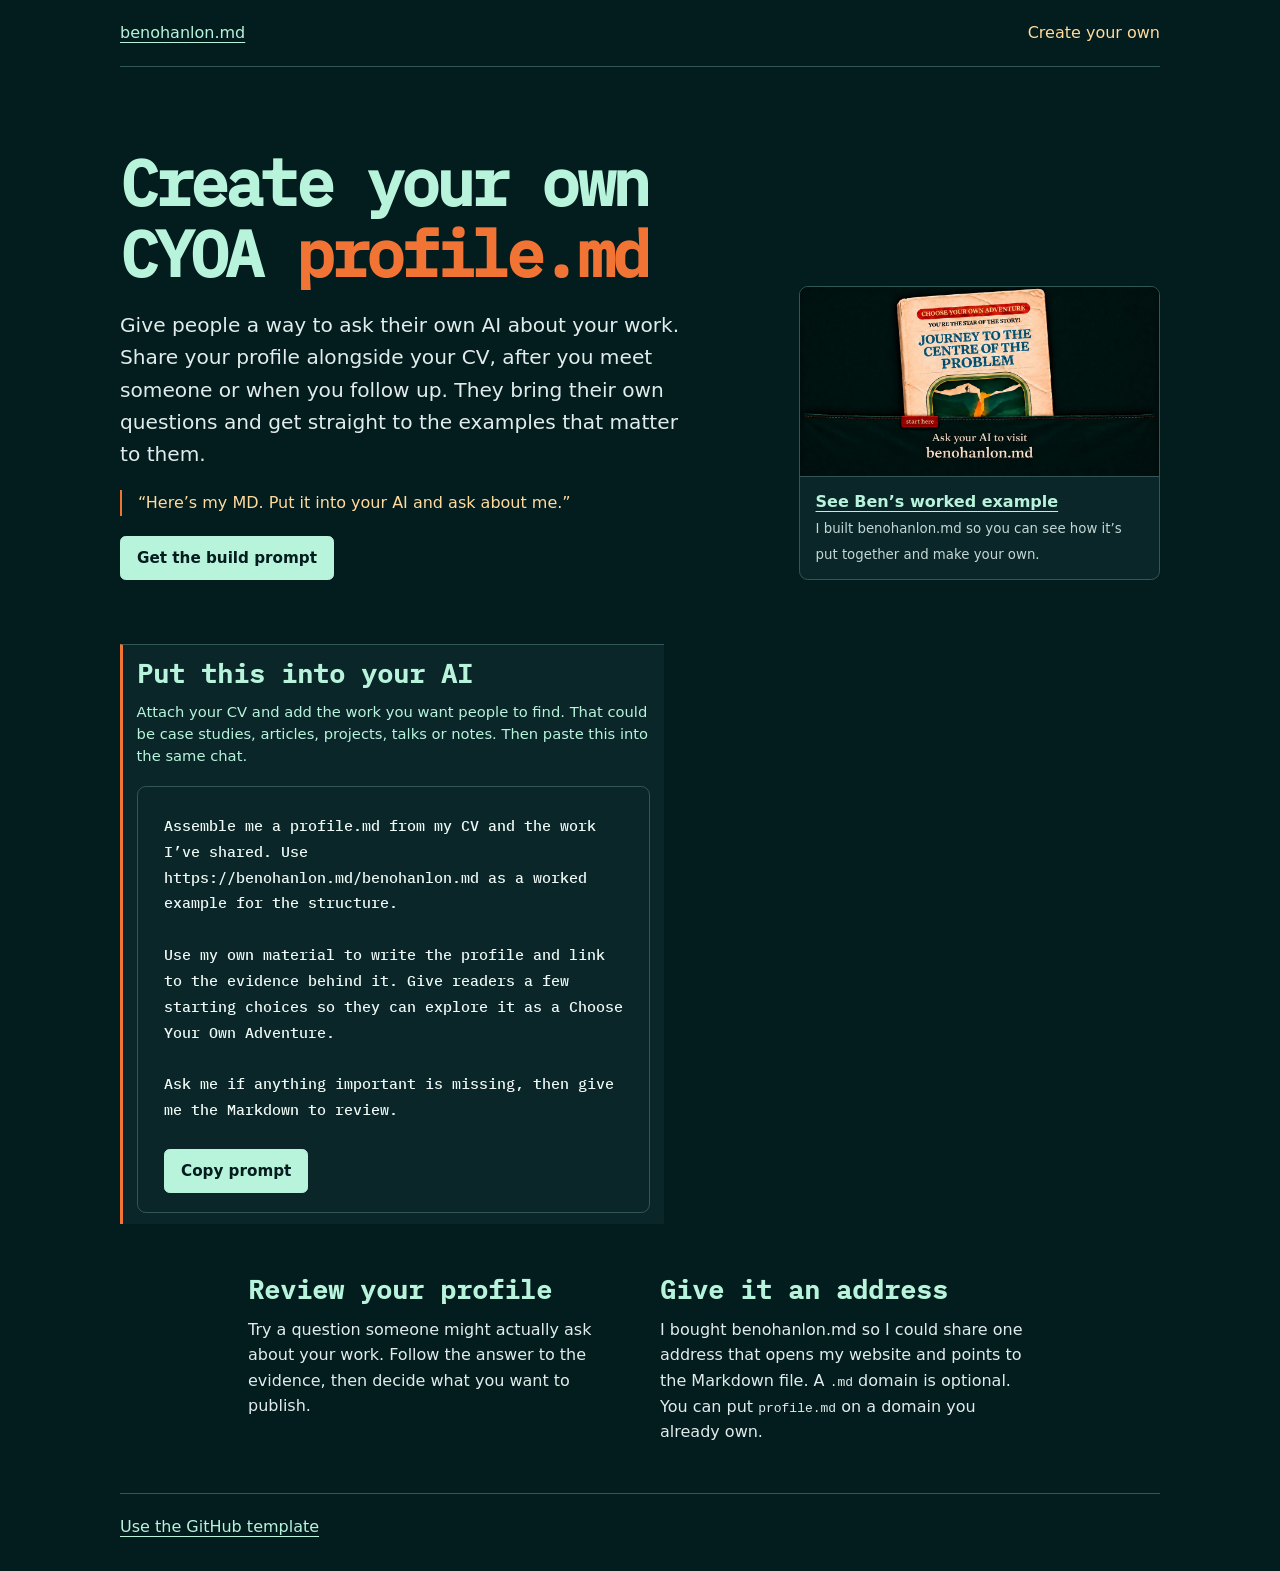
==== create/index.html @ fb19e3cb "Add a page for creating your own profile.md" ====
<!doctype html>
<html lang="en-GB">
<head>
  <meta charset="utf-8">
  <meta name="viewport" content="width=device-width, initial-scale=1">
  <meta name="description" content="Create a profile.md people can give to their AI to explore your work. Start with your CV, your work samples and a live example.">
  <meta name="theme-color" content="#031c1d">
  <title>Create your own CYOA profile.md | benohanlon.md</title>
  <link rel="canonical" href="https://benohanlon.md/create/">
  <link rel="stylesheet" href="../assets/site.css?v=closing-privacy">
  <style>
    .maker-page {
      width: min(65rem, calc(100% - 2.5rem));
      margin: 0 auto;
    }

    .maker-nav {
      display: flex;
      justify-content: space-between;
      align-items: baseline;
      flex-wrap: wrap;
      gap: .5rem 1.5rem;
      border-bottom: 1px solid var(--line);
      padding: 1.25rem 0;
    }

    .maker-nav [aria-current] { color: var(--light-amber); }

    .maker-hero {
      display: grid;
      grid-template-columns: minmax(0, 1.7fr) minmax(0, 1fr);
      align-items: end;
      gap: clamp(1.75rem, 5vw, 4.5rem);
      padding: clamp(2.5rem, 7vw, 5rem) 0 clamp(2rem, 6vw, 4rem);
    }

    .maker-page h1 {
      max-width: 17ch;
      font-size: clamp(2.1rem, 5.5vw, 4rem);
      line-height: 1.12;
      letter-spacing: -.045em;
      margin: 0 0 1.2rem;
      color: var(--mint);
    }

    .maker-page h1 span { color: var(--orange); }

    .maker-lead {
      font-size: clamp(1.05rem, 2vw, 1.26rem);
      margin: 0;
      max-width: 35rem;
    }

    .maker-quote {
      margin: 1.25rem 0;
      padding-left: 1rem;
      border-left: 2px solid var(--orange);
      color: var(--light-amber);
    }

    .maker-action, .maker-copy {
      display: inline-flex;
      align-items: center;
      justify-content: center;
      min-height: 2.75rem;
      border: 1px solid var(--mint);
      border-radius: .35rem;
      padding: .5rem 1rem;
      background: var(--mint);
      color: var(--dark);
      font: 700 .95rem/1.35 system-ui, sans-serif;
      text-decoration: none;
      cursor: pointer;
    }

    .maker-action:hover, .maker-copy:hover {
      background: var(--light-amber);
      border-color: var(--light-amber);
      color: var(--dark);
    }

    .maker-page :is(a, button):focus-visible {
      outline: 2px solid var(--orange);
      outline-offset: 4px;
    }

    .maker-example {
      display: block;
      overflow: hidden;
      background: var(--panel);
      border: 1px solid var(--line);
      border-radius: .55rem;
      text-decoration: none;
    }

    .maker-example img {
      display: block;
      width: 100%;
      height: auto;
      border-bottom: 1px solid var(--line);
    }

    .maker-example span {
      display: block;
      padding: .8rem 1rem;
    }

    .maker-example strong {
      display: block;
      text-decoration: underline;
      text-underline-offset: .22em;
    }

    .maker-example small { color: #c4d7d5; }

    .maker-build {
      max-width: 49rem;
      margin: 0 auto;
      border-top: 1px solid var(--line);
      padding-top: clamp(1.5rem, 4vw, 2.75rem);
      scroll-margin-top: 1rem;
    }

    .maker-page h2 {
      margin: 0 0 .65rem;
      font-size: clamp(1.22rem, 3vw, 1.65rem);
      line-height: 1.3;
      color: var(--mint);
    }

    .maker-build > p { margin: 0 0 1rem; }

    .maker-prompt {
      margin: 1.15rem 0 0;
      border: 1px solid var(--line);
      border-radius: .55rem;
      background: var(--panel);
    }

    .maker-prompt pre {
      margin: 0;
      padding: clamp(1rem, 4vw, 1.65rem);
      color: #eef9f5;
      font: 500 .95rem/1.7 "IBM Plex Mono", Consolas, monospace;
      white-space: pre-wrap;
      overflow-wrap: anywhere;
    }

    .maker-controls {
      display: flex;
      align-items: center;
      flex-wrap: wrap;
      gap: .55rem 1rem;
      padding: 0 clamp(1rem, 4vw, 1.65rem) 1.15rem;
    }

    .maker-controls[hidden] { display: none; }
    .maker-status { color: var(--mint); font-size: .9rem; }

    .maker-finish {
      display: grid;
      grid-template-columns: repeat(2, minmax(0, 1fr));
      gap: 1.5rem 2.5rem;
      max-width: 49rem;
      margin: clamp(1.75rem, 5vw, 3rem) auto;
    }

    .maker-finish p { margin: 0; }

    .maker-footer {
      border-top: 1px solid var(--line);
      padding: 1.25rem 0 2rem;
    }

    @media (max-width: 42rem) {
      .maker-hero, .maker-finish { grid-template-columns: 1fr; }
      .maker-example { width: min(100%, 27rem); }
    }
  </style>
</head>
<body>
  <main class="maker-page">
    <nav class="maker-nav" aria-label="Site navigation">
      <a href="../">benohanlon.md</a>
      <span aria-current="page">Create your own</span>
    </nav>

    <header class="maker-hero">
      <div>
        <h1>Create your own CYOA <span>profile.md</span></h1>
        <p class="maker-lead">Give people a way to ask their own AI about your work. Share your profile alongside your CV, after you meet someone or when you follow up. They bring their own questions and get straight to the examples that matter to them.</p>
        <blockquote class="maker-quote">“Here’s my MD. Put it into your AI and ask about me.”</blockquote>
        <a class="maker-action" href="#prompt">Get the build prompt</a>
      </div>
      <a class="maker-example" href="../">
        <img src="../assets/adventure-square-safe-social.jpg" alt="" width="1200" height="630">
        <span><strong>See Ben’s worked example</strong><small>I built benohanlon.md so you can see how it’s put together and make your own.</small></span>
      </a>
    </header>

    <section class="maker-build" id="prompt" aria-labelledby="prompt-heading">
      <h2 id="prompt-heading">Put this into your AI</h2>
      <p>Attach your CV and add the work you want people to find. That could be case studies, articles, projects, talks or notes. Then paste this into the same chat.</p>
      <div class="maker-prompt">
        <pre id="build-prompt">Assemble me a profile.md from my CV and the work I’ve shared. Use https://benohanlon.md/benohanlon.md as a worked example for the structure.

Use my own material to write the profile and link to the evidence behind it. Give readers a few starting choices so they can explore it as a Choose Your Own Adventure.

Ask me if anything important is missing, then give me the Markdown to review.</pre>
        <div class="maker-controls" id="copy-controls" hidden>
          <button class="maker-copy" id="copy-prompt" type="button">Copy prompt</button>
          <span class="maker-status" id="copy-status" role="status"></span>
        </div>
      </div>
    </section>

    <div class="maker-finish">
      <section>
        <h2>Review your profile</h2>
        <p>Try a question someone might actually ask about your work. Follow the answer to the evidence, then decide what you want to publish.</p>
      </section>
      <section>
        <h2>Give it an address</h2>
        <p>I bought benohanlon.md so I could share one address that opens my website and points to the Markdown file. A <code>.md</code> domain is optional. You can put <code>profile.md</code> on a domain you already own.</p>
      </section>
    </div>

    <footer class="maker-footer">
      <a href="https://github.com/benohanlon/profile-md-template#make-your-own">Use the GitHub template</a>
    </footer>
  </main>

  <script>
    const buildPrompt = document.getElementById('build-prompt');
    const copy = document.getElementById('copy-prompt');
    const status = document.getElementById('copy-status');

    document.getElementById('copy-controls').hidden = false;

    copy.addEventListener('click', async () => {
      try {
        await navigator.clipboard.writeText(buildPrompt.textContent.trim());
        status.textContent = 'Copied. Paste it into the chat with your CV and work samples.';
      } catch {
        const selection = window.getSelection();
        if (selection) {
          const range = document.createRange();
          range.selectNodeContents(buildPrompt);
          selection.removeAllRanges();
          selection.addRange(range);
          status.textContent = 'Prompt selected. Copy it and paste it into your chat.';
        } else {
          status.textContent = 'Select the prompt above to copy it.';
        }
      }
    });
  </script>
</body>
</html>
---- assets/site.css ----
/*
 * SPDX-FileCopyrightText: 2026 Ben O’Hanlon
 * SPDX-License-Identifier: MIT
 */
@font-face {
  font-family: Alegreya;
  src: url('./Alegreya.ttf') format('truetype');
  font-weight: 400 900;
  font-display: swap;
}
@font-face {
  font-family: UnifrakturMaguntia;
  src: url('./UnifrakturMaguntia-Book.ttf') format('truetype');
  font-display: swap;
}
@font-face {
  font-family: "IBM Plex Mono";
  src: url('./IBMPlexMono-Medium.ttf') format('truetype');
  font-weight: 500;
  font-display: swap;
}
:root {
  color-scheme: dark;
  --dark: #031c1d;
  --mint: #b8f4dc;
  --orange: #f17435;
  --light-amber: #ffdb9e;
  --line: #315857;
  --panel: #0a2628;
  --cover-paper: url('./adventure-paperback-cover.webp');
  color: #e2ecec;
  background: var(--dark);
  font-family: system-ui, sans-serif;
  line-height: 1.6;
}
*, *::before, *::after { box-sizing: border-box; }
body { margin: 0; background: var(--dark); }
main { width: min(60rem, calc(100% - 2.5rem)); margin: clamp(1.25rem, 5vw, 3.75rem) auto; }
a { color: var(--mint); text-underline-offset: .22em; }
a:hover { color: var(--orange); }
.mono, h1, h2 { font-family: "IBM Plex Mono", Consolas, "Courier New", monospace; }
.profile-page {
  position: relative;
  --profile-content-width: 46rem;
  --profile-top-space: clamp(1.15rem, 1.75vw, 1.35rem);
  margin-top: var(--profile-top-space);
  margin-bottom: clamp(1rem, 2.6vw, 2rem);
}
.page-share { position: relative; z-index: 2; }
.profile-site-tools {
  position: relative;
  z-index: 2;
  display: flex;
  align-items: center;
  justify-content: space-between;
  gap: .5rem;
}
:is(.page-share button:not([hidden]), .profile-starter) {
  display: flex;
  align-items: center;
  gap: .45rem;
  height: 2.75rem;
  padding: 0 .65rem;
  border: 0;
  border-radius: .35rem;
  background: transparent;
  color: #d3e2de;
  font: inherit;
  font-size: .875rem;
  cursor: pointer;
}
:is(.page-share button, .profile-starter):is(:hover, :focus-visible) { color: var(--mint); }
.profile-starter { min-height: 2.75rem; height: auto; line-height: 1.3; text-decoration: none; }
.profile-starter:hover { text-decoration: underline; }
.profile-github-icon { flex: none; filter: invert(.9); }
.share-icon {
  display: block;
  position: relative;
  width: .99rem;
  height: .77rem;
  margin-top: .35rem;
  border: 1.5px solid currentColor;
  border-top: 0;
  border-radius: 0 0 .19rem .19rem;
}
.share-icon::before, .share-icon::after {
  content: "";
  position: absolute;
  left: 50%;
}
.share-icon::before {
  top: -.39rem;
  width: 1.5px;
  height: .8rem;
  background: currentColor;
  transform: translateX(-50%);
}
.share-icon::after {
  top: -.39rem;
  width: .41rem;
  height: .41rem;
  border: solid currentColor;
  border-width: 1.5px 0 0 1.5px;
  transform: translateX(-50%) rotate(45deg);
}
.page-share-status {
  position: absolute;
  top: 100%;
  right: 0;
  width: max-content;
  margin: 0;
  padding: .2rem .55rem;
  border-radius: .25rem;
  background: #090d0d;
  color: #e2ecec;
  font-size: .8rem;
}
.page-share-status:empty { padding: 0; }
@media (max-width: 40rem) {
  :is(.page-share button:not([hidden]), .profile-starter) { background: #090d0d; }
}
.adventure-opening { --pocket-depth: clamp(3.4rem, 8vw, 5.2rem); }
.adventure-stage { position: relative; isolation: isolate; }
.adventure-stage::before {
  content: "";
  position: absolute;
  z-index: -1;
  inset: calc(-1 * var(--profile-top-space)) -1.25rem -.6rem;
  background: url('./adventure-canvas-weave.webp') center top / cover no-repeat;
  mask-image:
    linear-gradient(90deg, transparent, #000 12% 88%, transparent),
    linear-gradient(180deg, #000, #000 49%, #000a 70%, transparent 100%);
  mask-composite: intersect;
  opacity: .62;
  pointer-events: none;
}
.adventure-pocket {
  position: relative;
  isolation: isolate;
  display: block;
  padding-top: clamp(.55rem, 1.4vw, 1rem);
  text-decoration: none;
}
.adventure-book-window {
  position: relative;
  display: block;
  width: min(72%, 29rem);
  /* The pocket intersects the A4 cover halfway down its framed illustration. */
  aspect-ratio: 1055 / 970;
  margin: auto;
  clip-path: inset(-3rem -3rem 0);
}
.adventure-book-cover {
  position: absolute;
  inset: 0 auto auto 0;
  display: block;
  width: 100%;
  height: auto;
  border-radius: .25rem .35rem .2rem .18rem;
  transform: rotate(-4deg);
  transform-origin: 50% 65%;
  box-shadow: -.45rem .45rem .85rem #000a;
}
.adventure-pocket-front {
  position: relative;
  z-index: 1;
  display: grid;
  grid-template-columns: auto minmax(0, 1fr);
  align-items: center;
  align-content: start;
  gap: .35rem clamp(.45rem, 1.4vw, .85rem);
  min-height: var(--pocket-depth);
  margin: -.6rem clamp(-1.25rem, -2.1vw, -.4rem) 0;
  padding: clamp(.23rem, .65vw, .4rem) clamp(.8rem, 3vw, 1.5rem) 1rem;
}
.adventure-pocket-front::before {
  position: absolute;
  z-index: -1;
  inset: 0;
  content: "";
  background: url('./adventure-pocket-canvas.webp') center top / 100% 100% no-repeat;
  mask-image: linear-gradient(to bottom, #000 40%, transparent 100%);
}
.adventure-pocket-tab, .adventure-pocket-action { display: block; position: relative; }
.adventure-pocket-tab {
  width: clamp(4.25rem, 10vw, 5.75rem);
  filter: drop-shadow(0 2px 2px #001313da);
  transform: rotate(-2deg);
}
.adventure-pocket-action {
  width: min(100%, clamp(10.5rem, 23vw, 13.25rem));
  transform: translateY(clamp(.32rem, .7vw, .46rem));
}
.adventure-pocket-tab img, .adventure-pocket-action img { display: block; width: 100%; height: auto; }
.adventure-pocket-action img { filter: brightness(1.12); }
.adventure-pocket-arrow { display: none; }
.adventure-pocket-label {
  position: absolute;
  inline-size: 1px;
  block-size: 1px;
  overflow: hidden;
  clip-path: inset(50%);
  white-space: nowrap;
}
.adventure-pocket:focus-visible { outline: 2px solid var(--orange); outline-offset: 4px; }
.adventure-stage + .hero {
  border-top: 0;
  padding-top: clamp(.25rem, 1vw, .7rem);
}
@media (forced-colors: active) {
  .adventure-stage::before, .adventure-pocket-front::before,
  .adventure-pocket-tab img, .adventure-pocket-action img { display: none; }
  .adventure-pocket-tab, .adventure-pocket-action { width: auto; filter: none; transform: none; }
  .adventure-pocket-label {
    position: static;
    inline-size: auto;
    block-size: auto;
    clip-path: none;
    color: LinkText;
    white-space: normal;
  }
  .adventure-book-cover { transform: none; box-shadow: none; }
}
.adventure-masthead {
  display: inline-block;
  padding: .26em .56em;
  background: #97411d;
  color: #fff4d7;
  font: 700 clamp(.62rem, 2.3vw, .9rem)/1.18 Georgia, serif;
  letter-spacing: .075em;
  text-transform: uppercase;
}
.adventure-summary { display: block; margin-top: .4rem; font: italic .9rem/1.25 Georgia, serif; }
.cover {
  display: block;
  width: 100%;
  height: auto;
  padding: .25rem;
  border: 1px solid #ac7639;
  background: #eddbb0;
  box-shadow: 2px 3px 0 #9a672b;
}
.adventure-page .back { display: inline-block; margin-bottom: 1.4rem; }
.adventure-landing {
  display: grid;
  grid-template-columns: minmax(0, 1.7fr) minmax(0, 1fr);
  align-items: start;
  gap: clamp(1.5rem, 5vw, 4rem);
}
.adventure-page h1 {
  max-width: 15ch;
  color: #69b9d9;
  font: 700 clamp(2.25rem, 6vw, 4.5rem)/.99 Georgia, serif;
  letter-spacing: -.055em;
  text-wrap: balance;
}
.adventure-page .adventure-summary { margin: .65rem 0 1rem; color: #f3d0a3; }
@media (max-width: 38rem) {
  .adventure-landing { grid-template-columns: minmax(0, 1fr); }
  .adventure-landing .cover { max-width: 18rem; }
}
.hero, .profile { max-width: var(--profile-content-width); margin-inline: auto; }
.hero {
  display: grid;
  grid-template-columns: minmax(0, 34rem) minmax(9rem, 1fr);
  grid-template-areas: "record record" "story photo" "actions actions";
  gap: .8rem 1.5rem;
  padding-top: clamp(1.2rem, 3vw, 2rem);
}
.profile-record {
  grid-area: record;
  display: flex;
  justify-content: space-between;
  align-items: baseline;
  gap: .8rem;
  padding-bottom: .9rem;
  border-bottom: 1px solid var(--line);
  color: var(--mint);
  font-size: .875rem;
  line-height: 1.35;
}
.profile-record .hero-role { margin: 0; font-weight: 600; }
.profile-source { flex: none; font-weight: 400; text-decoration: none; }
.profile-source strong { font-family: "IBM Plex Mono", Consolas, monospace; font-weight: 700; text-decoration: underline; }
.profile-story { grid-area: story; }
.profile-story h1 {
  color: var(--orange);
  font-size: clamp(2.05rem, 5vw, 3.75rem);
  line-height: 1.05;
  letter-spacing: -.065em;
  margin: 0 0 .65rem;
}
p { margin: 0 0 1rem; }
.hero-positioning { max-width: 34rem; margin: 0; }
.hero-positioning p { margin: 0; }
.hero-positioning p + p { margin-top: .65rem; }
.profile-actions { grid-area: actions; font-size: .875rem; }
.profile-actions nav { display: flex; flex-wrap: wrap; align-items: center; column-gap: 1rem; }
.profile-utilities {
  display: flex;
  flex-wrap: wrap;
  column-gap: .55rem;
  font-size: .8rem;
}
.profile-utilities a {
  display: inline-flex;
  align-items: center;
  min-height: 2.75rem;
  color: #b0ccc5;
}
.profile-utilities a:hover { color: var(--orange); }
.profile-actions a {
  display: inline-flex;
  align-items: center;
  min-height: 2.75rem;
}
.prompt-heading {
  margin: 1.2rem 0 .45rem;
  color: var(--mint);
  font: 600 .95rem/1.4 system-ui, sans-serif;
}
.portrait { display: block; width: 100%; height: auto; border: 1px solid var(--line); }
.profile-portrait-frame { grid-area: photo; position: relative; min-width: 0; }
.profile-portrait-frame .portrait { position: absolute; top: 0; right: 0; width: auto; height: auto; max-width: 100%; max-height: 100%; }
.prompt-actions {
  display: flex;
  flex-wrap: wrap;
  align-items: center;
  gap: .15rem .65rem;
  margin-top: .45rem;
  font-size: .875rem;
}
.providers { display: flex; }
.providers a {
  display: grid;
  place-items: center;
  width: 2.75rem;
  height: 2.75rem;
}
.providers img { display: block; width: 1.6rem; height: 1.6rem; object-fit: contain; }
.providers a:hover img { filter: brightness(1.14); }
#chatgpt img { filter: brightness(0) invert(1); }
.copy-button {
  min-height: 2.75rem;
  padding: 0;
  border: 0;
  background: transparent;
  color: var(--mint);
  font: inherit;
  font-weight: 600;
  text-decoration: underline;
  text-underline-offset: .22em;
  cursor: pointer;
}
.copy-button:hover { color: var(--orange); }
details { margin-top: .4rem; }
summary {
  width: fit-content;
  padding: .25rem 0;
  color: var(--mint);
  font-weight: 600;
  cursor: pointer;
}
summary:hover { color: var(--orange); }
[hidden] { display: none; }
[role="status"]:empty { position: absolute; }
#prompt {
  max-width: 34rem;
  margin: 0;
  padding: .7rem .85rem;
  border-left: .22rem solid var(--orange);
  background: var(--panel);
  color: var(--mint);
  font: .92rem/1.5 system-ui, sans-serif;
  overflow-wrap: anywhere;
}
#prompt p { margin: 0; }
.profile-prompt {
  display: grid;
  grid-template-columns: minmax(0, 1fr) auto;
  align-items: center;
  gap: .6rem;
  max-width: 36rem;
  margin: .6rem auto 0;
  padding: .55rem .75rem 0;
  border: 1px solid var(--line);
  border-radius: .4rem;
  background: var(--panel);
}
.profile-prompt .prompt-heading {
  grid-row: 1;
  grid-column: 1;
  margin: 0;
  color: inherit;
  font-size: .84rem;
  text-wrap: balance;
}
.profile-prompt #prompt {
  position: relative;
  isolation: isolate;
  grid-column: 1 / -1;
  max-width: none;
  padding: .55rem .65rem;
  background: transparent;
  color: var(--light-amber);
  font-size: .98rem;
}
.profile-prompt #prompt::before {
  --paper-tint: color-mix(in srgb, var(--dark) 84%, transparent);
  content: "";
  position: absolute;
  z-index: -1;
  inset: 0;
  background:
    linear-gradient(var(--paper-tint), var(--paper-tint)),
    var(--cover-paper) 52% 56% / max(120%, 29rem) auto no-repeat;
  opacity: .5;
  pointer-events: none;
}
.profile-prompt .copy-button:not([hidden]) {
  grid-row: 1;
  grid-column: 2;
  display: inline-flex;
  align-items: center;
  gap: .45rem;
  padding: 0 .65rem;
  border-radius: .3rem;
  background: var(--mint);
  color: var(--dark);
  font-size: .84rem;
  text-decoration: none;
}
.profile-prompt .copy-button:hover { background: #d8f9ec; }
.copy-icon {
  width: .72rem;
  height: .78rem;
  margin-left: .18rem;
  border: 1px solid currentColor;
  border-radius: .13rem;
  box-shadow: -.15rem -.16rem var(--mint), -.21rem -.22rem currentColor;
}
.profile-prompt .copy-button:hover .copy-icon { box-shadow: -.15rem -.16rem #d8f9ec, -.21rem -.22rem currentColor; }
.prompt-footer {
  grid-column: 1 / -1;
  display: flex;
  flex-wrap: wrap;
  justify-content: space-between;
  align-items: center;
  column-gap: .85rem;
  margin: .2rem -.75rem 0;
  padding: 0 .75rem;
  border-top: 1px solid var(--line);
}
.profile-prompt .prompt-openers:not([hidden]) {
  display: flex;
  align-items: center;
  gap: .45rem;
  font-size: .87rem;
}
.profile-prompt #copy-status {
  grid-column: 1 / -1;
  margin: 0 0 .55rem;
}
@media (max-width: 38rem) {
  .adventure-pocket .adventure-book-window { width: min(58%, 24svh); }
}
@media (min-width: 48rem) {
  .adventure-book-window {
    /* Use the cover ratio to size by height and leave room below for the prompt and portrait. */
    --cover-height: min(50svh, max(7.5rem, 100svh - 33rem));
    width: min(72%, 23.2rem, calc(var(--cover-height) * 1055 / 970));
  }
  .profile-prompt {
    max-width: 32rem;
    gap: .35rem .65rem;
    padding: .55rem .75rem;
  }
  .profile-prompt #prompt { padding-block: .45rem; }
  .profile-prompt #copy-status { margin: 0; }
}
@media (min-width: 75rem) {
  .adventure-opening { display: grid; grid-template-columns: minmax(0, 1fr); }
  .adventure-opening > * { grid-area: 1 / 1; align-self: end; }
  .adventure-book-window {
    width: min(45%, 26rem, calc(50svh * 1055 / 970));
    margin-inline: 2rem auto;
  }
  .adventure-opening .profile-prompt {
    z-index: 1;
    justify-self: end;
    width: min(43%, 23.5rem);
    margin: 0 max(0px, (100% - var(--profile-content-width)) / 2) calc(var(--pocket-depth) + .6rem) 0;
  }
  .profile-prompt .profile-utilities {
    flex-direction: column;
    align-items: flex-end;
  }
  .adventure-pocket-action img { clip-path: inset(0 4.5% 0 0); }
  .adventure-pocket-arrow {
    display: block;
    position: absolute;
    right: 0;
    top: 50%;
    transform: translateY(-65%);
    font: 600 .9rem/1 Georgia, serif;
    color: #e6bc83;
  }
}
:focus-visible { outline: 2px solid var(--orange); outline-offset: 4px; }
[role="status"] { color: var(--mint); font-size: .9rem; }
.profile h2 { color: var(--orange); font-size: clamp(1.35rem, 4.2vw, 1.85rem); line-height: 1.3; margin: 1.7rem 0 .65rem; }
.profile > h2 { margin-top: 1.75rem; padding-top: .9rem; border-top: 1px solid var(--line); }
.profile h3 { color: var(--mint); font: 700 1.05rem/1.4 system-ui, sans-serif; margin: 1.35rem 0 .55rem; }
.profile a { overflow-wrap: anywhere; }
.profile ul, .profile ol { padding-left: 1.25rem; }
.profile li { margin-bottom: .6rem; }
.profile-contact { margin-top: 1.25rem; }
.profile-contact ul { display: flex; flex-wrap: wrap; align-items: center; gap: .35rem 1.05rem; list-style: none; padding: 0; margin: 0; }
.profile-contact li { margin: 0; }
.profile-contact a { display: inline-flex; align-items: center; min-height: 2.75rem; font-size: .95rem; }
.profile-contact ul:first-of-type li:first-child a {
  padding: 0 .8rem;
  border-radius: .3rem;
  background: var(--mint);
  color: var(--dark);
  font-weight: 650;
  text-decoration: none;
}
.profile-contact ul:first-of-type li:first-child a:hover { background: #d8f9ec; }
.profile-contact > p { display: inline-block; margin: .65rem .55rem 0 0; vertical-align: middle; color: #bdd5d0; font-size: .85rem; }
.profile-contact ul + p + ul { display: inline-flex; gap: .15rem; margin-top: .65rem; vertical-align: middle; }
.profile-contact a[title="LinkedIn"] { --contact-icon: url('./contact-linkedin.svg'); }
.profile-contact a[title="X"] { --contact-icon: url('./contact-x.svg'); }
.profile-contact a[title="Substack"] { --contact-icon: url('./contact-substack.svg'); }
.profile-contact a[title="GitHub"] { --contact-icon: url('./contact-github.svg'); }
.profile-contact a[title="Telegram"] { --contact-icon: url('./contact-telegram.svg'); }
.profile-contact a[title="Linktree"] { --contact-icon: url('./contact-linktree.svg'); }
.profile-contact a:is([title="Substack"], [title="GitHub"], [title="X"], [title="LinkedIn"], [title="Telegram"], [title="Linktree"]) {
  width: 2.75rem;
  justify-content: center;
  color: #bdd5d0;
  font-size: 0;
}
.profile-contact a:is([title="Substack"], [title="GitHub"], [title="X"], [title="LinkedIn"], [title="Telegram"], [title="Linktree"])::before {
  content: '';
  width: 1.12rem;
  height: 1.12rem;
  background: currentColor;
  mask: var(--contact-icon) center / contain no-repeat;
}
.profile-contact a:is([title="Substack"], [title="GitHub"], [title="X"], [title="LinkedIn"], [title="Telegram"], [title="Linktree"]):hover { color: var(--orange); }
@media (forced-colors: active) {
  .profile-contact a:is([title="Substack"], [title="GitHub"], [title="X"], [title="LinkedIn"], [title="Telegram"], [title="Linktree"]) { width: auto; font-size: .875rem; }
  .profile-contact a:is([title="Substack"], [title="GitHub"], [title="X"], [title="LinkedIn"], [title="Telegram"], [title="Linktree"])::before { display: none; }
}
.profile-cases h3, .profile h3:is(#numbers-come-before-strategy, #interface-for-impact) { color: var(--light-amber); }
.profile-cases h3 { margin-bottom: .13rem; }
.profile-cases h3:first-child { margin-top: 0; }
.profile-cases h3:not(:first-child) { padding-top: 1.05rem; border-top: 1px solid var(--line); }
.profile-cases h3 + p { color: #b0ccc5; margin: 0 0 .57rem; font-size: .87rem; font-weight: 500; }
.profile-cases h3 + p em { font-style: normal; }
#agent-instructions { margin: 1.75rem 0 1rem; padding-top: .9rem; border-top: 1px solid var(--line); }
#agent-instructions > summary { color: var(--orange); min-height: 2.75rem; padding: .32rem 0; }
#agent-instructions > summary h2 { display: inline; margin: 0; }
.closing-artwork {
  --shadow-room: #021415;
  --rain-lead-in: clamp(9rem, 25svh, 14rem);
  --rain-tile-width: 34rem;
  position: relative;
  isolation: isolate;
  padding: var(--rain-lead-in) 0 2rem;
  scroll-margin-top: 26svh;
  background: linear-gradient(var(--dark), var(--shadow-room) clamp(8rem, 22vw, 19rem));
}
.closing-artwork::before {
  content: '';
  position: absolute;
  z-index: -1;
  inset: 0;
  background: url('./amber-rain-tile.webp') center / var(--rain-tile-width) 100% repeat-x;
  filter: brightness(.8);
  mask-image: linear-gradient(transparent .75rem, black var(--rain-lead-in), black 72%, transparent 96%);
  opacity: .7;
  pointer-events: none;
}
.closing-portrait {
  position: relative;
  width: min(100%, 30rem);
  margin: 0 auto;
}
.closing-portrait picture {
  display: block;
  --rain-entry: linear-gradient(166deg, transparent 5%, black 25%);
  --vertical-fade: linear-gradient(transparent, black 9%, black 96%, transparent);
  mask-image: var(--rain-entry), var(--vertical-fade);
  mask-composite: intersect;
}
.closing-portrait img { display: block; width: 100%; height: auto; }
.closing-caption {
  position: absolute;
  z-index: 1;
  inset: 62% .5rem auto;
  text-align: center;
  color: #e6f2ed;
  font: 400 clamp(1.5rem, 6.9vw, 3.1rem)/1.1 UnifrakturMaguntia, Georgia, serif;
  text-shadow: 0 1px 4px rgb(0 0 0 / .9), 0 0 18px rgb(0 0 0 / .6);
  text-wrap: balance;
}
.closing-link {
  display: flex;
  width: fit-content;
  min-height: 3.25rem;
  align-items: center;
  gap: .85rem;
  margin: .2rem auto 0;
  padding: .75rem 1.3rem;
  border: 1px solid;
  border-color: #526157 #55483d #1b312c #344944;
  border-radius: 3px;
  background: #172624 url('./wet-slate.webp') center / cover;
  box-shadow: inset 0 1px rgb(238 182 127 / .12), 0 .5rem 1rem rgb(0 0 0 / .35);
  color: #edefe4;
  font: 600 .875rem/1.35 "IBM Plex Mono", Consolas, "Courier New", monospace;
  letter-spacing: .035em;
  text-decoration: none;
  text-shadow: 0 -1px 1px #101b18;
}
.closing-privacy { margin: 1rem 0 0; text-align: center; font-size: .875rem; }
.closing-click-icon { flex: none; color: #e1b18b; }
.closing-link:hover, .closing-link:focus-visible {
  border-top-color: #a4805e;
  color: #fff3e2;
}
@media (min-width: 43rem) {
  .closing-artwork {
    --rain-lead-in: clamp(6rem, 14svh, 9rem);
    --rain-tile-width: clamp(48rem, 75vw, 68rem);
  }
  .closing-portrait { width: min(100%, 44rem); }
  .closing-portrait picture {
    --vertical-fade: linear-gradient(transparent, black 9%, black 89%, transparent);
    mask-image: var(--rain-entry), var(--vertical-fade),
      linear-gradient(to right, transparent, #0002 5%, #0008 12%, black 22%, black 78%, #0008 88%, #0002 95%, transparent);
  }
  .closing-caption {
    inset-block-start: 40%;
    font-size: clamp(1.9rem, 4.5vw, 2.55rem);
  }
}
@media (max-width: 38rem) {
  .hero {
    grid-template-columns: minmax(0, 1fr) 4.1rem;
    grid-template-areas: "record record" "name photo" "bio bio" "actions actions";
    gap: .6rem .45rem;
  }
  .profile-record { font-size: .78rem; }
  .profile-story { display: contents; }
  .profile-story h1 { grid-area: name; align-self: center; font-size: clamp(1.78rem, 9.2vw, 2.3rem); margin: 0; }
  .profile-story .hero-positioning { grid-area: bio; }
  .profile-portrait-frame { width: 4.1rem; justify-self: end; align-self: center; }
  .profile-portrait-frame .portrait { position: static; width: 100%; height: auto; }
  .profile-actions nav { column-gap: .65rem; }
  .profile-contact ul { gap: .35rem .7rem; }
  .profile-contact a { font-size: .9rem; }
}
.work-interests > summary { cursor: pointer; }
.work-interests > summary h3 { display: inline; }
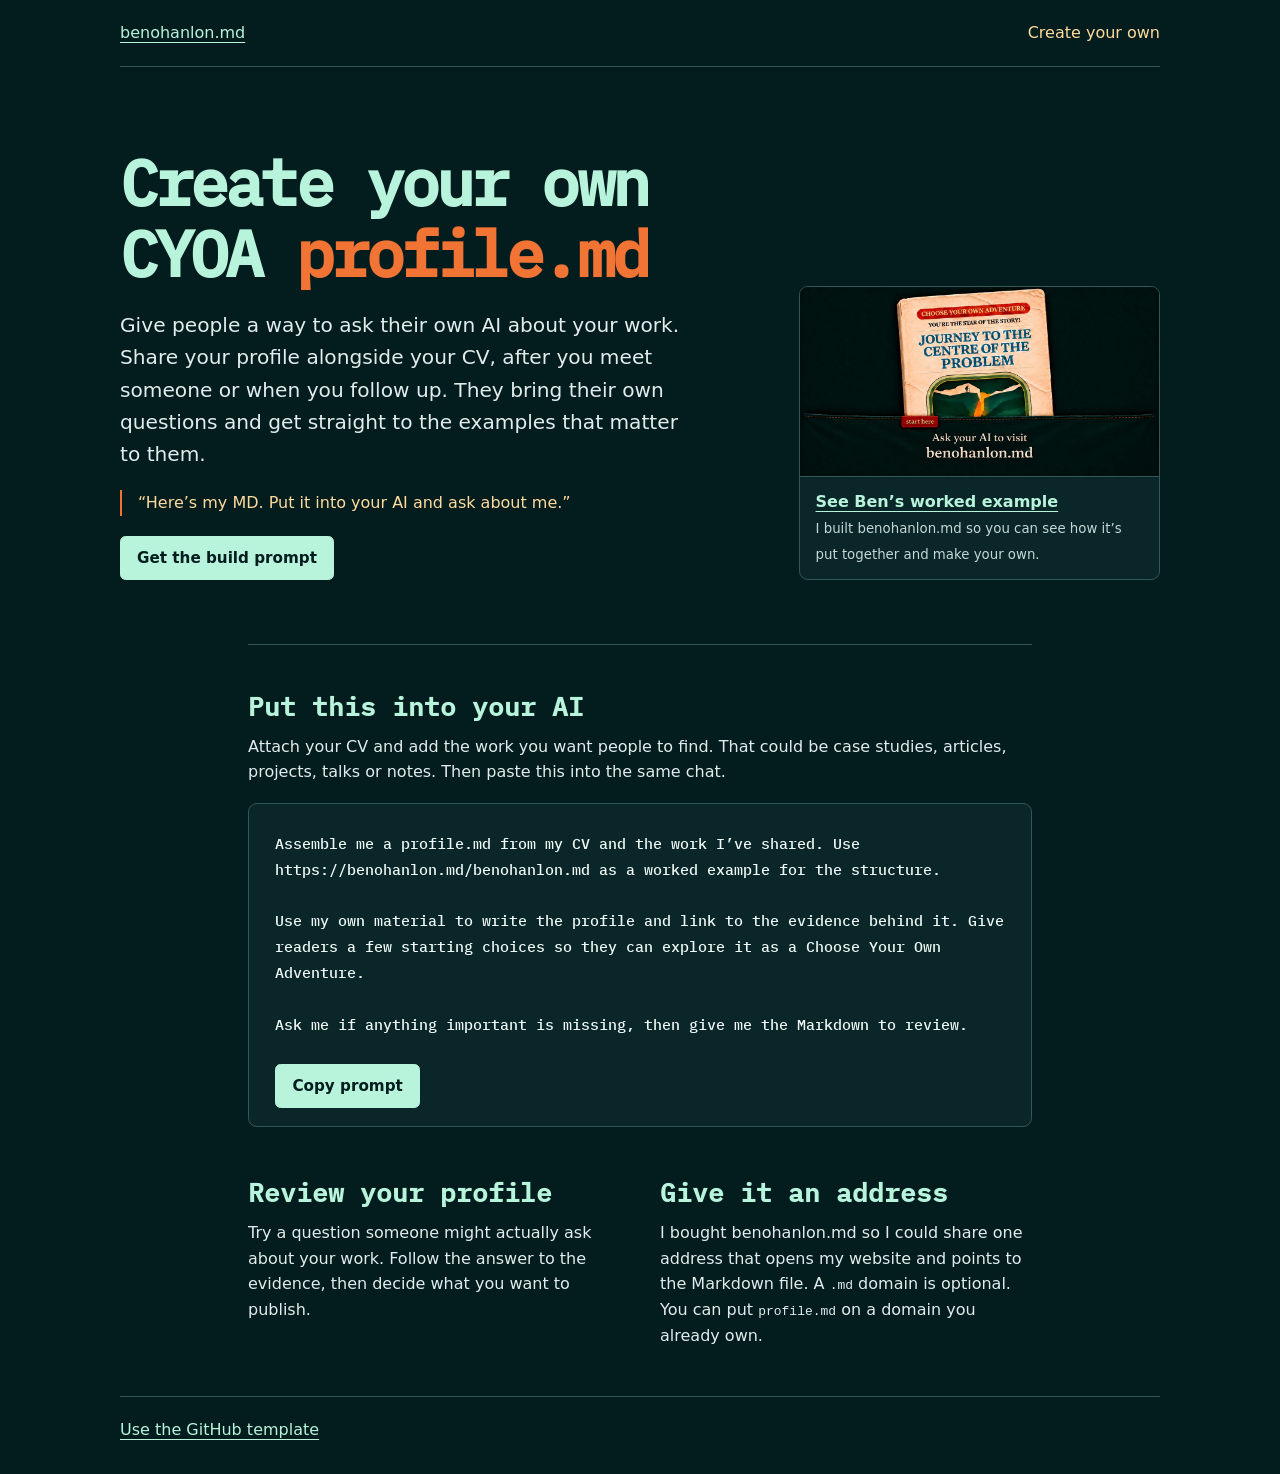
==== commit 2cd586b1: "Keep creator page styles separate from the homepage prompt" ====
--- a/create/index.html
+++ b/create/index.html
@@ -190,7 +190,7 @@
         <h1>Create your own CYOA <span>profile.md</span></h1>
         <p class="maker-lead">Give people a way to ask their own AI about your work. Share your profile alongside your CV, after you meet someone or when you follow up. They bring their own questions and get straight to the examples that matter to them.</p>
         <blockquote class="maker-quote">“Here’s my MD. Put it into your AI and ask about me.”</blockquote>
-        <a class="maker-action" href="#prompt">Get the build prompt</a>
+        <a class="maker-action" href="#build-your-profile">Get the build prompt</a>
       </div>
       <a class="maker-example" href="../">
         <img src="../assets/adventure-square-safe-social.jpg" alt="" width="1200" height="630">
@@ -198,7 +198,7 @@
       </a>
     </header>
 
-    <section class="maker-build" id="prompt" aria-labelledby="prompt-heading">
+    <section class="maker-build" id="build-your-profile" aria-labelledby="prompt-heading">
       <h2 id="prompt-heading">Put this into your AI</h2>
       <p>Attach your CV and add the work you want people to find. That could be case studies, articles, projects, talks or notes. Then paste this into the same chat.</p>
       <div class="maker-prompt">
